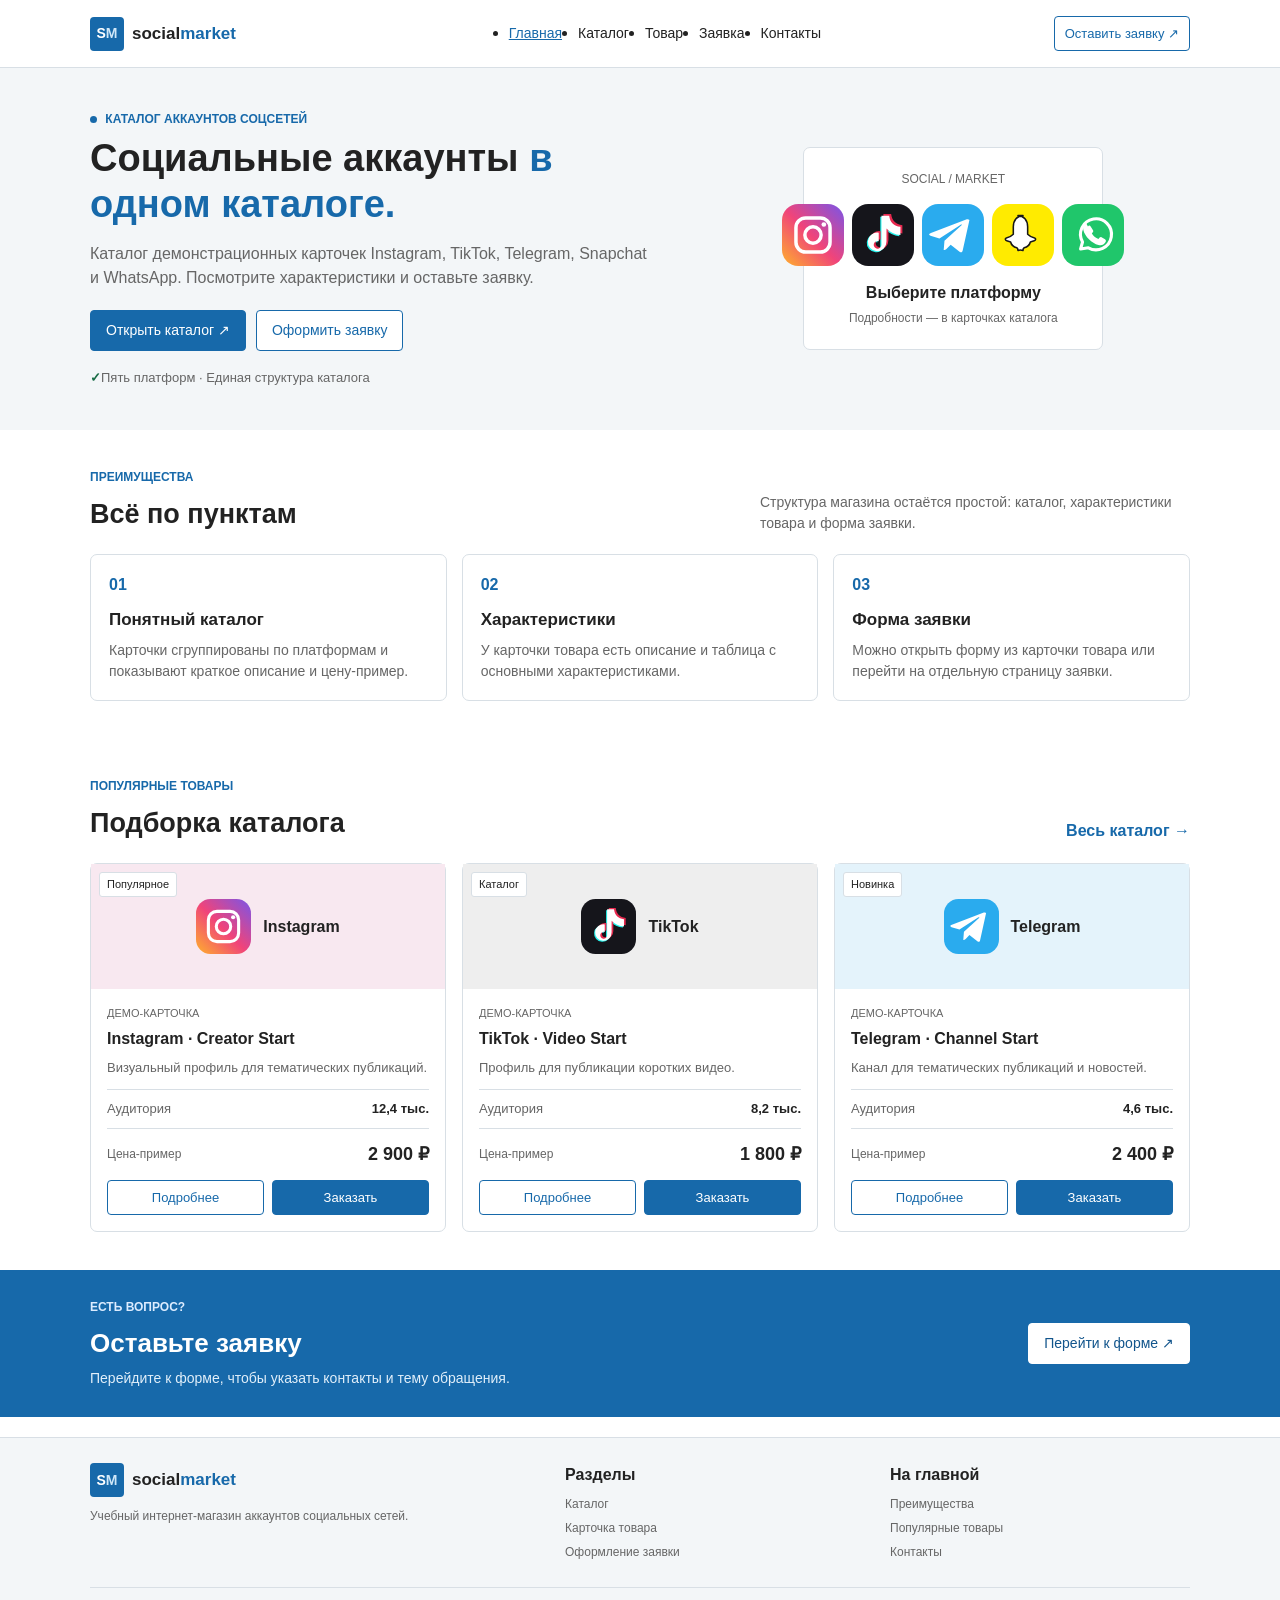
==== index.html @ cba3a488 "Add SocialMarket project" ====
<!DOCTYPE html>
<html lang="ru">
<head>
  <meta charset="UTF-8">
  <meta name="viewport" content="width=device-width, initial-scale=1.0">
  <meta name="description" content="Учебный интернет-магазин с демонстрационным каталогом аккаунтов Instagram, TikTok, Telegram, Snapchat и WhatsApp.">
  <title>Главная | SocialMarket</title>
  <link rel="stylesheet" href="css/style.css">
</head>
<body>
<header class="site-header">
  <div class="container site-header__inner">
    <a class="site-logo" href="index.html" aria-label="SocialMarket — главная страница">
      <span class="site-logo__mark" aria-hidden="true">S<span>M</span></span>
      <span class="site-logo__word">social<span>market</span></span>
    </a>
    <nav class="site-nav" aria-label="Основная навигация">
      <ul class="site-nav__list">
        <li><a class="site-nav__link site-nav__link--active" aria-current="page" href="index.html">Главная</a></li>
        <li><a class="site-nav__link " href="catalog.html">Каталог</a></li>
        <li><a class="site-nav__link " href="product.html">Товар</a></li>
        <li><a class="site-nav__link " href="order.html">Заявка</a></li>
        <li><a class="site-nav__link " href="contacts.html">Контакты</a></li>
      </ul>
    </nav>
    <a class="button button--small button--outline site-header__cta" href="order.html">Оставить заявку <span aria-hidden="true">↗</span></a>
  </div>
</header>
<main>
  <section class="hero">
    <div class="container hero__layout">
      <div class="hero__content">
        <p class="eyebrow"><span class="eyebrow__dot" aria-hidden="true"></span> КАТАЛОГ АККАУНТОВ СОЦСЕТЕЙ</p>
        <h1 class="hero__title">Социальные аккаунты <span>в одном каталоге.</span></h1>
        <p class="hero__text">Каталог демонстрационных карточек Instagram, TikTok, Telegram, Snapchat и WhatsApp. Посмотрите характеристики и оставьте заявку.</p>
        <div class="hero__actions">
          <a class="button button--primary" href="catalog.html">Открыть каталог <span aria-hidden="true">↗</span></a>
          <a class="button button--secondary" href="order.html">Оформить заявку</a>
        </div>
        <div class="hero__note"><span class="hero__note-icon" aria-hidden="true">✓</span><span>Пять платформ · Единая структура каталога</span></div>
      </div>
      <div class="hero-art" aria-label="Платформы из каталога">
        <div class="hero-art__orbit hero-art__orbit--one"></div>
        <div class="hero-art__orbit hero-art__orbit--two"></div>
        <div class="hero-art__card hero-art__card--main">
          <span class="hero-art__label">SOCIAL / MARKET</span>
          <div class="hero-art__icons">
            <img src="images/instagram.svg" alt="Instagram" width="62" height="62">
            <img src="images/tiktok.svg" alt="TikTok" width="62" height="62">
            <img src="images/telegram.svg" alt="Telegram" width="62" height="62">
            <img src="images/snapchat.svg" alt="Snapchat" width="62" height="62">
            <img src="images/whatsapp.svg" alt="WhatsApp" width="62" height="62">
          </div>
          <strong>Выберите платформу</strong>
          <span class="hero-art__small">Подробности — в карточках каталога</span>
        </div>
        <div class="hero-art__floating hero-art__floating--top"><span class="hero-art__floating-mark">05</span><span>платформ</span></div>
        <div class="hero-art__floating hero-art__floating--bottom"><span class="hero-art__floating-dot"></span><span>Каталог и заявка</span></div>
      </div>
    </div>
  </section>

  <section class="section section--white" id="advantages">
    <div class="container">
      <div class="section-heading section-heading--split">
        <div><p class="eyebrow">ПРЕИМУЩЕСТВА</p><h2 class="section-heading__title">Всё по пунктам</h2></div>
        <p class="section-heading__text">Структура магазина остаётся простой: каталог, характеристики товара и форма заявки.</p>
      </div>
      <div class="advantages-grid">
        <article class="advantage-card"><span class="advantage-card__number">01</span><h3>Понятный каталог</h3><p>Карточки сгруппированы по платформам и показывают краткое описание и цену-пример.</p></article>
        <article class="advantage-card"><span class="advantage-card__number">02</span><h3>Характеристики</h3><p>У карточки товара есть описание и таблица с основными характеристиками.</p></article>
        <article class="advantage-card"><span class="advantage-card__number">03</span><h3>Форма заявки</h3><p>Можно открыть форму из карточки товара или перейти на отдельную страницу заявки.</p></article>
      </div>
    </div>
  </section>

  <section class="section" id="popular">
    <div class="container">
      <div class="section-heading section-heading--split">
        <div><p class="eyebrow">ПОПУЛЯРНЫЕ ТОВАРЫ</p><h2 class="section-heading__title">Подборка каталога</h2></div>
        <a class="text-link" href="catalog.html">Весь каталог <span aria-hidden="true">→</span></a>
      </div>
      <div class="products-grid products-grid--home">
        <article class="product-card" id="instagram-creator" data-platform="instagram">
  <div class="product-card__visual product-card__visual--instagram">
    <span class="product-card__badge">Популярное</span>
    <img class="product-card__icon" src="images/instagram.svg" alt="Иконка Instagram" width="76" height="76">
    <span class="product-card__platform">Instagram</span>
  </div>
  <div class="product-card__body">
    <p class="product-card__eyebrow">ДЕМО-КАРТОЧКА</p>
    <h3 class="product-card__title">Instagram · Creator Start</h3>
    <p class="product-card__description">Визуальный профиль для тематических публикаций.</p>
    <div class="product-card__facts">
      <span>Аудитория</span><strong>12,4 тыс.</strong>
    </div>
    <div class="product-card__bottom">
      <div class="product-card__price"><span>Цена-пример</span><strong>2 900 ₽</strong></div>
      <div class="product-card__actions">
        <a class="button button--small button--outline" href="product.html?item=instagram-creator">Подробнее</a>
        <button class="button button--small button--primary" type="button" data-open-dialog data-product="Instagram · Creator Start">Заказать</button>
      </div>
    </div>
  </div>
</article>
<article class="product-card" id="tiktok-creator" data-platform="tiktok">
  <div class="product-card__visual product-card__visual--tiktok">
    <span class="product-card__badge product-card__badge--muted">Каталог</span>
    <img class="product-card__icon" src="images/tiktok.svg" alt="Иконка TikTok" width="76" height="76">
    <span class="product-card__platform">TikTok</span>
  </div>
  <div class="product-card__body">
    <p class="product-card__eyebrow">ДЕМО-КАРТОЧКА</p>
    <h3 class="product-card__title">TikTok · Video Start</h3>
    <p class="product-card__description">Профиль для публикации коротких видео.</p>
    <div class="product-card__facts">
      <span>Аудитория</span><strong>8,2 тыс.</strong>
    </div>
    <div class="product-card__bottom">
      <div class="product-card__price"><span>Цена-пример</span><strong>1 800 ₽</strong></div>
      <div class="product-card__actions">
        <a class="button button--small button--outline" href="product.html?item=tiktok-creator">Подробнее</a>
        <button class="button button--small button--primary" type="button" data-open-dialog data-product="TikTok · Video Start">Заказать</button>
      </div>
    </div>
  </div>
</article>
<article class="product-card" id="telegram-channel" data-platform="telegram">
  <div class="product-card__visual product-card__visual--telegram">
    <span class="product-card__badge">Новинка</span>
    <img class="product-card__icon" src="images/telegram.svg" alt="Иконка Telegram" width="76" height="76">
    <span class="product-card__platform">Telegram</span>
  </div>
  <div class="product-card__body">
    <p class="product-card__eyebrow">ДЕМО-КАРТОЧКА</p>
    <h3 class="product-card__title">Telegram · Channel Start</h3>
    <p class="product-card__description">Канал для тематических публикаций и новостей.</p>
    <div class="product-card__facts">
      <span>Аудитория</span><strong>4,6 тыс.</strong>
    </div>
    <div class="product-card__bottom">
      <div class="product-card__price"><span>Цена-пример</span><strong>2 400 ₽</strong></div>
      <div class="product-card__actions">
        <a class="button button--small button--outline" href="product.html?item=telegram-channel">Подробнее</a>
        <button class="button button--small button--primary" type="button" data-open-dialog data-product="Telegram · Channel Start">Заказать</button>
      </div>
    </div>
  </div>
</article>
      </div>
    </div>
  </section>

  <section class="contact-band" id="contacts">
    <div class="container contact-band__inner">
      <div><p class="eyebrow eyebrow--light">ЕСТЬ ВОПРОС?</p><h2>Оставьте заявку</h2><p>Перейдите к форме, чтобы указать контакты и тему обращения.</p></div>
      <a class="button button--light" href="order.html">Перейти к форме <span aria-hidden="true">↗</span></a>
    </div>
  </section>
</main>
<footer class="site-footer">
  <div class="container site-footer__main">
    <div class="site-footer__brand">
      <a class="site-logo site-logo--footer" href="index.html" aria-label="SocialMarket — главная страница">
        <span class="site-logo__mark" aria-hidden="true">S<span>M</span></span>
        <span class="site-logo__word">social<span>market</span></span>
      </a>
      <p>Учебный интернет-магазин аккаунтов социальных сетей.</p>
    </div>
    <div class="site-footer__links">
      <span class="site-footer__label">Разделы</span>
      <a href="catalog.html">Каталог</a>
      <a href="product.html">Карточка товара</a>
      <a href="order.html">Оформление заявки</a>
    </div>
    <div class="site-footer__links">
      <span class="site-footer__label">На главной</span>
      <a href="index.html#advantages">Преимущества</a>
      <a href="index.html#popular">Популярные товары</a>
      <a href="index.html#contacts">Контакты</a>
    </div>
  </div>
  <div class="container site-footer__bottom">
    <span>© 2026 SocialMarket · Учебный проект</span>
    <span>Карточки и цены представлены как примеры. Форма не отправляет данные на сервер.</span>
  </div>
</footer>
<dialog class="order-dialog" id="order-dialog" aria-labelledby="order-dialog-title">
  <div class="order-dialog__header">
    <div>
      <p class="eyebrow">БЫСТРАЯ ЗАЯВКА</p>
      <h2 class="order-dialog__title" id="order-dialog-title">Оставить заявку</h2>
    </div>
    <button class="icon-button" type="button" data-close-dialog aria-label="Закрыть окно">×</button>
  </div>
  <p class="order-dialog__description">Заполните форму — появится подтверждение в демонстрационном режиме.</p>
  <form class="contact-form" data-request-form action="#" method="post">
  <input type="hidden" name="product" value="" data-selected-product>
  <div class="form-grid">
    <div class="form-field">
      <label for="home-modal-name">Имя</label>
      <input class="form-control" id="home-modal-name" name="name" type="text" placeholder="Как к вам обращаться?" minlength="2" maxlength="60" autocomplete="name" required>
    </div>
    <div class="form-field">
      <label for="home-modal-email">E-mail</label>
      <input class="form-control" id="home-modal-email" name="email" type="email" placeholder="example@mail.ru" autocomplete="email" required>
    </div>
    <div class="form-field">
      <label for="home-modal-phone">Телефон</label>
      <input class="form-control" id="home-modal-phone" name="phone" type="tel" inputmode="tel" placeholder="+7 900 000-00-00" pattern="[+0-9() -]{7,20}" title="Введите номер: цифры, пробелы, скобки, дефис и знак +." autocomplete="tel" required>
    </div>
    <div class="form-field">
      <label for="home-modal-date">Дата связи</label>
      <input class="form-control" id="home-modal-date" name="date" type="date" required>
    </div>
    <div class="form-field form-field--wide">
      <label for="home-modal-topic">Тема заявки</label>
      <select class="form-control" id="home-modal-topic" name="topic" required>
        <option value="" selected disabled>Выберите тему</option>
        <option value="account">Вопрос по аккаунту</option>
        <option value="catalog">Вопрос по каталогу</option>
        <option value="other">Другая тема</option>
      </select>
    </div>
    <div class="form-field form-field--wide">
      <label for="home-modal-comment">Комментарий</label>
      <textarea class="form-control form-control--textarea" id="home-modal-comment" name="comment" placeholder="Уточните ваш вопрос" minlength="4" maxlength="500" rows="4" required></textarea>
    </div>
    <div class="form-field form-field--wide">
      <label class="checkbox-field" for="home-modal-consent">
        <input id="home-modal-consent" name="consent" type="checkbox" required>
        <span>Согласен(на) на обработку данных для учебной демонстрации.</span>
      </label>
    </div>
  </div>
  <button class="button button--primary form-submit" type="submit">Отправить заявку <span aria-hidden="true">↗</span></button>
  <p class="form-message" data-form-message role="status" aria-live="polite"></p>
</form>
</dialog>
<script src="js/main.js"></script>
</body>
</html>
---- css/style.css ----
/* 1. Переменные проекта */
:root {
  --color-primary: #1769aa;
  --color-primary-dark: #12558c;
  --color-primary-light: #eaf3fa;
  --color-text: #222222;
  --color-text-light: #666666;
  --color-background: #ffffff;
  --color-section: #f3f6f8;
  --color-border: #d8dfe5;
  --color-error: #b42335;
  --color-success: #176b45;
  --space-small: 8px;
  --space-medium: 16px;
  --space-large: 24px;
  --radius-small: 4px;
  --radius-medium: 7px;
  --container-width: 1100px;
}

/* 2. Базовые стили */
* {
  box-sizing: border-box;
}

html {
  scroll-behavior: smooth;
}

body {
  margin: 0;
  color: var(--color-text);
  background: var(--color-background);
  font-family: Arial, Helvetica, sans-serif;
  font-size: 16px;
  line-height: 1.5;
}

img {
  display: block;
  max-width: 100%;
}

button,
input,
select,
textarea {
  font: inherit;
}

button {
  cursor: pointer;
}

a {
  color: var(--color-primary);
  text-decoration: none;
}

a:hover {
  color: var(--color-primary-dark);
  text-decoration: underline;
}

h1,
h2,
h3,
p {
  margin-top: 0;
}

.container {
  width: min(var(--container-width), calc(100% - 40px));
  margin: 0 auto;
}

/* 3. Ссылки, кнопки и состояния */
a:focus-visible,
button:focus-visible,
input:focus-visible,
select:focus-visible,
textarea:focus-visible {
  outline: 2px solid var(--color-primary);
  outline-offset: 3px;
}

.button {
  display: inline-block;
  padding: 9px 15px;
  border: 1px solid var(--color-primary);
  border-radius: var(--radius-small);
  color: #ffffff;
  background: var(--color-primary);
  font-size: 14px;
  text-align: center;
}

.button:hover {
  color: #ffffff;
  background: var(--color-primary-dark);
  text-decoration: none;
}

.button--secondary,
.button--outline {
  color: var(--color-primary);
  background: #ffffff;
}

.button--secondary:hover,
.button--outline:hover {
  color: var(--color-primary-dark);
  background: var(--color-primary-light);
}

.button--small {
  padding: 7px 10px;
  font-size: 13px;
}

.button--light {
  color: var(--color-primary-dark);
  background: #ffffff;
  border-color: #ffffff;
}

.button--light:hover {
  color: var(--color-primary-dark);
  background: var(--color-primary-light);
}

.button:disabled {
  color: #777777;
  background: #eeeeee;
  border-color: #cccccc;
  cursor: not-allowed;
}

.text-link {
  font-weight: 600;
}

.eyebrow {
  margin-bottom: 8px;
  color: var(--color-primary);
  font-size: 12px;
  font-weight: 700;
}

.eyebrow__dot {
  display: inline-block;
  width: 7px;
  height: 7px;
  margin-right: 5px;
  border-radius: 50%;
  background: var(--color-primary);
}

.eyebrow--light {
  color: #dcecff;
}

/* 4. Шапка и навигация. Flexbox используется для меню. */
.site-header {
  background: #ffffff;
  border-bottom: 1px solid var(--color-border);
}

.site-header__inner {
  display: flex;
  min-height: 66px;
  align-items: center;
  justify-content: space-between;
  gap: 20px;
}

.site-logo {
  display: inline-flex;
  align-items: center;
  gap: 8px;
  color: var(--color-text);
  font-weight: 700;
}

.site-logo:hover {
  color: var(--color-text);
  text-decoration: none;
}

.site-logo__mark {
  display: inline-flex;
  width: 34px;
  height: 34px;
  align-items: center;
  justify-content: center;
  border-radius: var(--radius-small);
  color: #ffffff;
  background: var(--color-primary);
  font-size: 14px;
}

.site-logo__mark span {
  color: #cfe7f8;
}

.site-logo__word {
  font-size: 17px;
}

.site-logo__word span {
  color: var(--color-primary);
}

.site-nav__list {
  display: flex;
  align-items: center;
  gap: 16px;
}

.site-nav__link {
  display: inline-block;
  padding: 7px 0;
  color: var(--color-text);
  font-size: 14px;
}

.site-nav__link:hover,
.site-nav__link--active {
  color: var(--color-primary);
  text-decoration: underline;
}

/* 5. Главная страница */
.hero {
  padding: 42px 0;
  background: var(--color-section);
}

.hero__layout {
  display: grid;
  grid-template-columns: 1fr 0.8fr;
  align-items: center;
  gap: 35px;
}

.hero__title {
  max-width: 600px;
  margin-bottom: 15px;
  font-size: 38px;
  line-height: 1.2;
}

.hero__title span {
  color: var(--color-primary);
}

.hero__text {
  max-width: 560px;
  margin-bottom: 20px;
  color: var(--color-text-light);
}

.hero__actions {
  display: flex;
  align-items: center;
  gap: 10px;
}

.hero__note {
  margin-top: 17px;
  color: var(--color-text-light);
  font-size: 13px;
}

.hero__note-icon {
  color: var(--color-success);
  font-weight: 700;
}

.hero-art {
  display: flex;
  min-height: 220px;
  align-items: center;
  justify-content: center;
}

.hero-art__orbit,
.hero-art__floating {
  display: none;
}

.hero-art__card {
  width: 300px;
  padding: 22px;
  border: 1px solid var(--color-border);
  border-radius: var(--radius-medium);
  background: #ffffff;
  text-align: center;
}

.hero-art__label {
  display: block;
  margin-bottom: 16px;
  color: var(--color-text-light);
  font-size: 12px;
}

.hero-art__icons {
  display: flex;
  justify-content: center;
  gap: 8px;
  margin-bottom: 15px;
}

.preview-icon {
  display: inline-flex;
  width: 40px;
  height: 40px;
  align-items: center;
  justify-content: center;
  border-radius: 5px;
  color: #ffffff;
  font-size: 22px;
}

.preview-icon--insta { background: #c34a82; }
.preview-icon--tiktok { background: #252525; }
.preview-icon--telegram { background: #2aabee; }
.preview-icon--snap { background: #e6d400; color: #222222; }
.preview-icon--whats { background: #20a75a; }

.hero-art__card strong,
.hero-art__small {
  display: block;
}

.hero-art__small {
  margin-top: 4px;
  color: var(--color-text-light);
  font-size: 12px;
}

.section {
  padding: 38px 0;
}

.section--white {
  background: #ffffff;
}

.section-heading {
  margin-bottom: 20px;
}

.section-heading--split {
  display: flex;
  align-items: end;
  justify-content: space-between;
  gap: 20px;
}

.section-heading__title {
  margin-bottom: 0;
  font-size: 27px;
}

.section-heading__text {
  max-width: 430px;
  margin-bottom: 0;
  color: var(--color-text-light);
  font-size: 14px;
}

.advantages-grid {
  display: grid;
  grid-template-columns: repeat(3, 1fr);
  gap: 15px;
}

.advantage-card {
  padding: 18px;
  border: 1px solid var(--color-border);
  border-radius: var(--radius-medium);
  background: #ffffff;
}

.advantage-card__number {
  display: inline-block;
  margin-bottom: 10px;
  color: var(--color-primary);
  font-weight: 700;
}

.advantage-card h3 {
  margin-bottom: 7px;
  font-size: 17px;
}

.advantage-card p {
  margin-bottom: 0;
  color: var(--color-text-light);
  font-size: 14px;
}

/* 6. Карточки товаров. Grid размещает карточки, Flexbox — содержимое. */
.products-grid {
  display: grid;
  grid-template-columns: repeat(3, 1fr);
  gap: 16px;
}

.product-card {
  position: relative;
  display: flex;
  flex-direction: column;
  border: 1px solid var(--color-border);
  border-radius: var(--radius-medium);
  background: #ffffff;
}

.product-card__visual {
  position: relative;
  display: flex;
  min-height: 125px;
  align-items: center;
  justify-content: center;
  gap: 12px;
  padding: 18px;
  background: #eef3f7;
}

.product-card__visual--instagram { background: #f8e8f0; }
.product-card__visual--tiktok { background: #eeeeee; }
.product-card__visual--telegram { background: #e4f3fb; }
.product-card__visual--snapchat { background: #fff9c7; }
.product-card__visual--whatsapp { background: #e5f6eb; }

.product-card__icon {
  width: 55px;
  height: 55px;
}

.product-card__platform {
  font-weight: 700;
}

.product-card__badge {
  position: absolute;
  top: 8px;
  left: 8px;
  padding: 3px 7px;
  border: 1px solid var(--color-border);
  border-radius: 3px;
  background: #ffffff;
  font-size: 11px;
}

.product-card__body {
  display: flex;
  flex: 1;
  flex-direction: column;
  padding: 16px;
}

.product-card__eyebrow {
  margin-bottom: 5px;
  color: var(--color-text-light);
  font-size: 11px;
}

.product-card__title {
  margin-bottom: 7px;
  font-size: 16px;
}

.product-card__description {
  margin-bottom: 12px;
  color: var(--color-text-light);
  font-size: 13px;
}

.product-card__facts {
  display: flex;
  justify-content: space-between;
  gap: 10px;
  padding: 9px 0;
  border-top: 1px solid var(--color-border);
  border-bottom: 1px solid var(--color-border);
  font-size: 13px;
}

.product-card__facts span {
  color: var(--color-text-light);
}

.product-card__bottom {
  margin-top: auto;
  padding-top: 12px;
}

.product-card__price {
  display: flex;
  align-items: center;
  justify-content: space-between;
  margin-bottom: 12px;
}

.product-card__price span {
  color: var(--color-text-light);
  font-size: 12px;
}

.product-card__price strong {
  font-size: 18px;
}

.product-card__actions {
  display: flex;
  gap: 8px;
}

.product-card__actions .button {
  flex: 1;
}

.contact-band {
  padding: 28px 0;
  color: #ffffff;
  background: var(--color-primary);
}

.contact-band__inner {
  display: flex;
  align-items: center;
  justify-content: space-between;
  gap: 20px;
}

.contact-band h2 {
  margin-bottom: 5px;
  color: #ffffff;
  font-size: 26px;
}

.contact-band p:not(.eyebrow) {
  margin-bottom: 0;
  color: #e1effa;
  font-size: 14px;
}

/* 7. Внутренние страницы и хлебные крошки */
.page-intro {
  padding: 25px 0;
  background: var(--color-section);
  border-bottom: 1px solid var(--color-border);
}

.page-intro--compact {
  padding-bottom: 25px;
}

.breadcrumbs {
  display: flex;
  gap: 8px;
  margin-bottom: 15px;
  color: var(--color-text-light);
  font-size: 12px;
}

.breadcrumbs a {
  color: var(--color-primary);
}

.breadcrumbs [aria-current="page"] {
  color: var(--color-text);
}

.page-intro__title {
  margin-bottom: 8px;
  font-size: 31px;
}

.page-intro__text {
  max-width: 680px;
  margin-bottom: 0;
  color: var(--color-text-light);
  font-size: 14px;
}

.section--catalog,
.section--product,
.section--order,
.section--contacts {
  padding-top: 32px;
}

/* 8. Каталог: боковой блок и список товаров через Grid */
.catalog-layout {
  display: grid;
  grid-template-columns: 220px 1fr;
  grid-template-areas: "filters products";
  align-items: start;
  gap: 22px;
}

.catalog-filters {
  grid-area: filters;
  padding: 16px;
  border: 1px solid var(--color-border);
  border-radius: var(--radius-medium);
  background: #ffffff;
}

.catalog-filters__header {
  display: flex;
  align-items: center;
  gap: 8px;
  margin-bottom: 15px;
}

.catalog-filters__header h2 {
  margin-bottom: 0;
  font-size: 17px;
}

.catalog-filters__icon {
  color: var(--color-primary);
}

.catalog-filters__group {
  padding-bottom: 13px;
  margin-bottom: 13px;
  border-bottom: 1px solid var(--color-border);
}

.catalog-filters__group h3 {
  margin-bottom: 8px;
  font-size: 14px;
}

.category-list {
  display: flex;
  flex-direction: column;
  gap: 5px;
}

.category-list a {
  display: flex;
  align-items: center;
  gap: 7px;
  color: var(--color-text);
  font-size: 13px;
}

.category-list a span:last-child {
  margin-left: auto;
  color: var(--color-text-light);
  font-size: 12px;
}

.category-list__dot {
  width: 8px;
  height: 8px;
  border-radius: 50%;
}

.category-list__dot--instagram { background: #c34a82; }
.category-list__dot--tiktok { background: #252525; }
.category-list__dot--telegram { background: #2aabee; }
.category-list__dot--snapchat { background: #e6d400; }
.category-list__dot--whatsapp { background: #20a75a; }

.catalog-filters__group--price p,
.catalog-filters__note p {
  margin-bottom: 6px;
  color: var(--color-text-light);
  font-size: 12px;
}

.price-range {
  height: 5px;
  background: #e3e7ea;
}

.price-range span {
  display: block;
  width: 100%;
  height: 5px;
  background: var(--color-primary);
}

.price-range__labels {
  display: flex;
  justify-content: space-between;
  margin-top: 5px;
  color: var(--color-text-light);
  font-size: 11px;
}

.catalog-filters__note {
  font-size: 12px;
}

.catalog-products {
  grid-area: products;
}

.catalog-products__header {
  display: flex;
  align-items: end;
  justify-content: space-between;
  margin-bottom: 17px;
}

.catalog-products__header h2 {
  margin-bottom: 0;
  font-size: 23px;
}

.catalog-products__count {
  color: var(--color-text-light);
  font-size: 13px;
}

.products-grid--catalog {
  grid-template-columns: repeat(2, 1fr);
}

/* 9. Страница товара и таблица */
.product-detail {
  display: grid;
  grid-template-columns: 0.8fr 1.2fr;
  border: 1px solid var(--color-border);
  border-radius: var(--radius-medium);
  background: #ffffff;
}

.product-detail__visual {
  display: flex;
  min-height: 300px;
  flex-direction: column;
  align-items: center;
  justify-content: center;
  gap: 12px;
  background: #eef3f7;
}

.product-detail__visual img {
  width: 130px;
  height: 130px;
}

.product-detail__label,
.product-detail__visual-caption {
  color: var(--color-text-light);
  font-size: 12px;
}

.product-detail__platform {
  font-weight: 700;
}

.product-detail__content {
  padding: 25px;
}

.breadcrumbs--inside {
  margin-bottom: 17px;
}

.product-detail__title {
  margin-bottom: 10px;
  font-size: 25px;
}

.product-detail__description {
  color: var(--color-text-light);
  font-size: 14px;
}

.product-detail__quickfacts {
  display: grid;
  grid-template-columns: repeat(2, 1fr);
  gap: 12px;
  margin: 18px 0;
}

.product-detail__quickfacts div {
  padding: 12px;
  background: var(--color-section);
}

.product-detail__quickfacts span,
.product-detail__purchase span {
  display: block;
  margin-bottom: 4px;
  color: var(--color-text-light);
  font-size: 12px;
}

.product-detail__purchase {
  display: flex;
  align-items: center;
  justify-content: space-between;
  gap: 15px;
  padding-top: 15px;
  border-top: 1px solid var(--color-border);
}

.product-detail__purchase strong {
  font-size: 23px;
}

.specifications {
  margin-top: 35px;
}

.specifications__aside {
  color: var(--color-text-light);
  font-size: 12px;
}

.table-wrap {
  border: 1px solid var(--color-border);
}

.specifications-table {
  width: 100%;
  border-collapse: collapse;
  text-align: left;
}

.specifications-table caption {
  padding: 12px;
  background: var(--color-section);
  text-align: left;
}

.specifications-table th,
.specifications-table td {
  padding: 11px 14px;
  border-bottom: 1px solid var(--color-border);
  font-size: 14px;
}

.specifications-table thead {
  background: var(--color-section);
}

.specifications-table tbody th {
  width: 38%;
  font-weight: 600;
}

.specifications__actions {
  display: flex;
  justify-content: space-between;
  gap: 15px;
  margin-top: 15px;
}

/* 10. Форма заявки */
.order-layout {
  display: grid;
  grid-template-columns: 0.75fr 1.25fr;
  align-items: start;
  gap: 20px;
}

.order-aside {
  padding: 22px;
  color: #ffffff;
  background: var(--color-primary);
  border-radius: var(--radius-medium);
}

.order-aside__icon {
  display: block;
  margin-bottom: 10px;
  font-size: 23px;
}

.order-aside h2 {
  margin-bottom: 10px;
  color: #ffffff;
  font-size: 23px;
}

.order-aside p:not(.eyebrow) {
  color: #e3eef7;
  font-size: 14px;
}

.order-aside__link {
  color: #ffffff;
  font-size: 13px;
}

.order-form-card {
  padding: 22px;
  border: 1px solid var(--color-border);
  border-radius: var(--radius-medium);
  background: #ffffff;
}

.order-form-card__heading {
  display: flex;
  justify-content: space-between;
  align-items: baseline;
  gap: 12px;
  margin-bottom: 18px;
}

.order-form-card__heading h2 {
  margin-bottom: 0;
  font-size: 21px;
}

.required-note {
  color: var(--color-text-light);
  font-size: 12px;
}

.form-grid {
  display: grid;
  grid-template-columns: repeat(2, 1fr);
  gap: 14px;
}

.form-field--wide {
  grid-column: 1 / -1;
}

.form-field label:not(.checkbox-field) {
  display: block;
  margin-bottom: 5px;
  font-size: 13px;
  font-weight: 600;
}

.form-control {
  display: block;
  width: 100%;
  min-height: 38px;
  padding: 8px 10px;
  border: 1px solid #cbd3da;
  border-radius: var(--radius-small);
  color: var(--color-text);
  background: #ffffff;
}

.form-control:hover {
  border-color: var(--color-primary);
}

.form-control:focus {
  border-color: var(--color-primary);
}

.form-control[aria-invalid="true"] {
  border-color: var(--color-error);
  background: #fff7f7;
}

.form-control--textarea {
  min-height: 90px;
  resize: vertical;
}

.checkbox-field {
  display: flex;
  align-items: flex-start;
  gap: 8px;
  font-size: 13px;
}

.checkbox-field input {
  margin-top: 4px;
}

.checkbox-field input[aria-invalid="true"] {
  outline: 1px solid var(--color-error);
}

.form-submit {
  margin-top: 16px;
}

.form-message {
  display: none;
  margin-top: 12px;
  padding: 10px;
  color: var(--color-success);
  background: #eaf7ef;
  border: 1px solid #b8dec7;
}

.form-message.is-visible {
  display: block;
}

/* 11. Контакты */
.contacts-layout {
  display: grid;
  grid-template-columns: 1fr 1fr;
  gap: 20px;
}

.contacts-card {
  padding: 22px;
  border: 1px solid var(--color-border);
  border-radius: var(--radius-medium);
  background: #ffffff;
}

.contacts-card--primary {
  background: var(--color-section);
}

.contacts-card__icon {
  margin-bottom: 10px;
  color: var(--color-primary);
  font-size: 24px;
}

.contacts-card h2 {
  margin-bottom: 9px;
  font-size: 23px;
}

.contacts-card p:not(.eyebrow) {
  color: var(--color-text-light);
  font-size: 14px;
}

.contacts-info__item {
  display: flex;
  gap: 12px;
  padding: 14px 0;
  border-bottom: 1px solid var(--color-border);
}

.contacts-info__item:last-child {
  border-bottom: 0;
}

.contacts-info__number {
  color: var(--color-primary);
  font-weight: 700;
}

.contacts-info h3 {
  margin-bottom: 5px;
  font-size: 16px;
}

.contacts-info p {
  margin-bottom: 6px;
  color: var(--color-text-light);
  font-size: 13px;
}

/* 12. Подвал сайта */
.site-footer {
  margin-top: 20px;
  border-top: 1px solid var(--color-border);
  background: var(--color-section);
}

.site-footer__main {
  display: grid;
  grid-template-columns: 1.5fr 1fr 1fr;
  gap: 25px;
  padding-top: 25px;
  padding-bottom: 20px;
}

.site-logo--footer {
  margin-bottom: 10px;
}

.site-footer__brand p,
.site-footer__links a,
.site-footer__bottom {
  color: var(--color-text-light);
  font-size: 12px;
}

.site-footer__label {
  display: block;
  margin-bottom: 8px;
  font-weight: 700;
}

.site-footer__links a {
  display: block;
  margin-bottom: 6px;
}

.site-footer__bottom {
  display: flex;
  justify-content: space-between;
  gap: 15px;
  padding-top: 12px;
  padding-bottom: 12px;
  border-top: 1px solid var(--color-border);
}

/* 13. Модальное окно */
.order-dialog {
  width: 620px;
  max-width: calc(100% - 30px);
  max-height: 90vh;
  overflow: auto;
  padding: 22px;
  border: 1px solid var(--color-border);
  border-radius: var(--radius-medium);
  background: #ffffff;
}

.order-dialog::backdrop {
  background: rgba(0, 0, 0, 0.45);
}

.order-dialog__header {
  display: flex;
  align-items: flex-start;
  justify-content: space-between;
  gap: 15px;
}

.order-dialog__title {
  margin-bottom: 0;
  font-size: 24px;
}

.order-dialog__description {
  margin: 10px 0 18px;
  color: var(--color-text-light);
  font-size: 14px;
}

.icon-button {
  width: 34px;
  height: 34px;
  border: 1px solid var(--color-border);
  border-radius: var(--radius-small);
  background: #ffffff;
  font-size: 20px;
}

.icon-button:hover {
  background: var(--color-section);
}
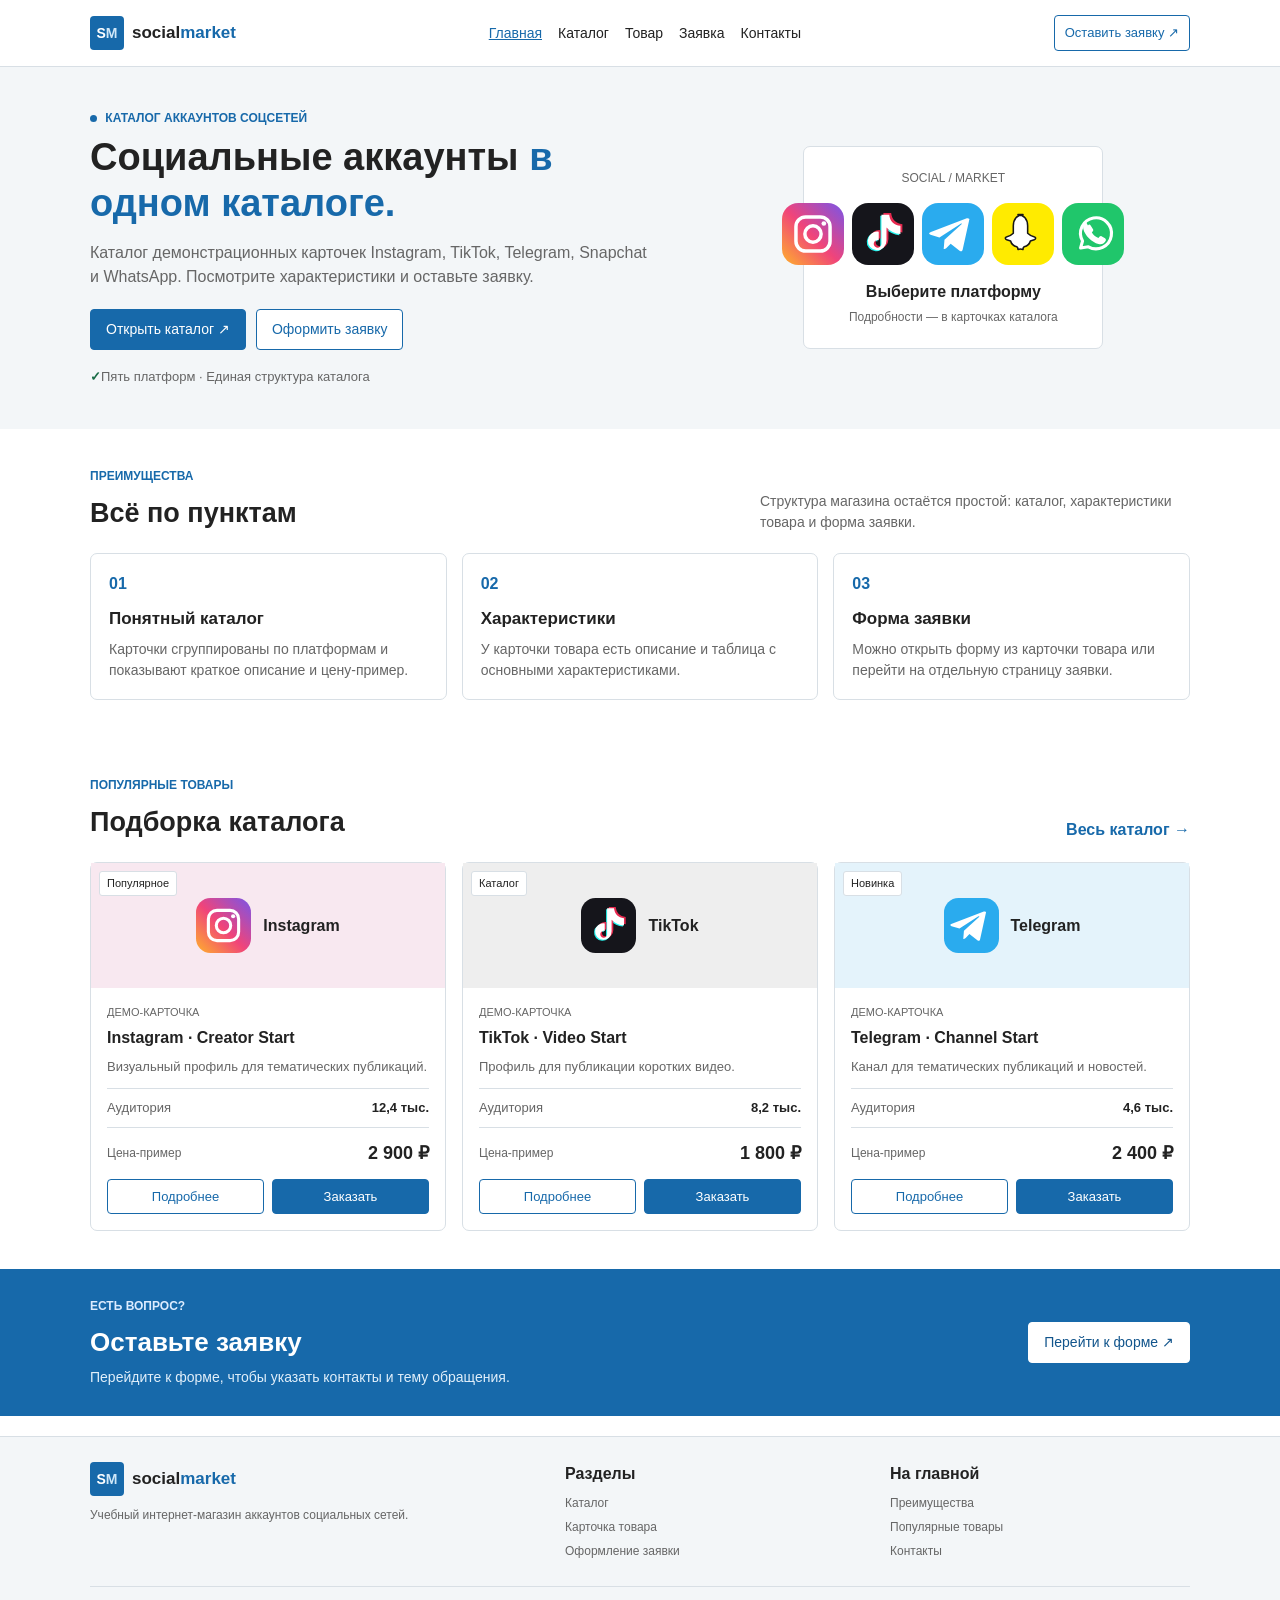
==== commit f582dabe: "refactor: apply BEM and finalize project" ====
--- a/index.html
+++ b/index.html
@@ -11,16 +11,16 @@
 <header class="site-header">
   <div class="container site-header__inner">
     <a class="site-logo" href="index.html" aria-label="SocialMarket — главная страница">
-      <span class="site-logo__mark" aria-hidden="true">S<span>M</span></span>
-      <span class="site-logo__word">social<span>market</span></span>
+      <span class="site-logo__mark" aria-hidden="true">S<span class="site-logo__mark-accent">M</span></span>
+      <span class="site-logo__word">social<span class="site-logo__word-accent">market</span></span>
     </a>
     <nav class="site-nav" aria-label="Основная навигация">
       <ul class="site-nav__list">
-        <li><a class="site-nav__link site-nav__link--active" aria-current="page" href="index.html">Главная</a></li>
-        <li><a class="site-nav__link " href="catalog.html">Каталог</a></li>
-        <li><a class="site-nav__link " href="product.html">Товар</a></li>
-        <li><a class="site-nav__link " href="order.html">Заявка</a></li>
-        <li><a class="site-nav__link " href="contacts.html">Контакты</a></li>
+        <li class="site-nav__item"><a class="site-nav__link site-nav__link--active" aria-current="page" href="index.html">Главная</a></li>
+        <li class="site-nav__item"><a class="site-nav__link " href="catalog.html">Каталог</a></li>
+        <li class="site-nav__item"><a class="site-nav__link " href="product.html">Товар</a></li>
+        <li class="site-nav__item"><a class="site-nav__link " href="order.html">Заявка</a></li>
+        <li class="site-nav__item"><a class="site-nav__link " href="contacts.html">Контакты</a></li>
       </ul>
     </nav>
     <a class="button button--small button--outline site-header__cta" href="order.html">Оставить заявку <span aria-hidden="true">↗</span></a>
@@ -31,7 +31,7 @@
     <div class="container hero__layout">
       <div class="hero__content">
         <p class="eyebrow"><span class="eyebrow__dot" aria-hidden="true"></span> КАТАЛОГ АККАУНТОВ СОЦСЕТЕЙ</p>
-        <h1 class="hero__title">Социальные аккаунты <span>в одном каталоге.</span></h1>
+        <h1 class="hero__title">Социальные аккаунты <span class="hero__title-accent">в одном каталоге.</span></h1>
         <p class="hero__text">Каталог демонстрационных карточек Instagram, TikTok, Telegram, Snapchat и WhatsApp. Посмотрите характеристики и оставьте заявку.</p>
         <div class="hero__actions">
           <a class="button button--primary" href="catalog.html">Открыть каталог <span aria-hidden="true">↗</span></a>
@@ -162,8 +162,8 @@
   <div class="container site-footer__main">
     <div class="site-footer__brand">
       <a class="site-logo site-logo--footer" href="index.html" aria-label="SocialMarket — главная страница">
-        <span class="site-logo__mark" aria-hidden="true">S<span>M</span></span>
-        <span class="site-logo__word">social<span>market</span></span>
+        <span class="site-logo__mark" aria-hidden="true">S<span class="site-logo__mark-accent">M</span></span>
+        <span class="site-logo__word">social<span class="site-logo__word-accent">market</span></span>
       </a>
       <p>Учебный интернет-магазин аккаунтов социальных сетей.</p>
     </div>
@@ -194,47 +194,47 @@
     <button class="icon-button" type="button" data-close-dialog aria-label="Закрыть окно">×</button>
   </div>
   <p class="order-dialog__description">Заполните форму — появится подтверждение в демонстрационном режиме.</p>
-  <form class="contact-form" data-request-form action="#" method="post">
+  <form class="order-form" data-request-form action="#" method="post">
   <input type="hidden" name="product" value="" data-selected-product>
-  <div class="form-grid">
-    <div class="form-field">
-      <label for="home-modal-name">Имя</label>
-      <input class="form-control" id="home-modal-name" name="name" type="text" placeholder="Как к вам обращаться?" minlength="2" maxlength="60" autocomplete="name" required>
-    </div>
-    <div class="form-field">
-      <label for="home-modal-email">E-mail</label>
-      <input class="form-control" id="home-modal-email" name="email" type="email" placeholder="example@mail.ru" autocomplete="email" required>
-    </div>
-    <div class="form-field">
-      <label for="home-modal-phone">Телефон</label>
-      <input class="form-control" id="home-modal-phone" name="phone" type="tel" inputmode="tel" placeholder="+7 900 000-00-00" pattern="[+0-9() -]{7,20}" title="Введите номер: цифры, пробелы, скобки, дефис и знак +." autocomplete="tel" required>
-    </div>
-    <div class="form-field">
-      <label for="home-modal-date">Дата связи</label>
-      <input class="form-control" id="home-modal-date" name="date" type="date" required>
-    </div>
-    <div class="form-field form-field--wide">
-      <label for="home-modal-topic">Тема заявки</label>
-      <select class="form-control" id="home-modal-topic" name="topic" required>
+  <div class="order-form__grid">
+    <div class="order-form__field">
+      <label class="order-form__label" for="home-modal-name">Имя</label>
+      <input class="order-form__input" id="home-modal-name" name="name" type="text" placeholder="Как к вам обращаться?" minlength="2" maxlength="60" autocomplete="name" required>
+    </div>
+    <div class="order-form__field">
+      <label class="order-form__label" for="home-modal-email">E-mail</label>
+      <input class="order-form__input" id="home-modal-email" name="email" type="email" placeholder="example@mail.ru" autocomplete="email" required>
+    </div>
+    <div class="order-form__field">
+      <label class="order-form__label" for="home-modal-phone">Телефон</label>
+      <input class="order-form__input" id="home-modal-phone" name="phone" type="tel" inputmode="tel" placeholder="+7 900 000-00-00" pattern="[+0-9() -]{7,20}" title="Введите номер: цифры, пробелы, скобки, дефис и знак +." autocomplete="tel" required>
+    </div>
+    <div class="order-form__field">
+      <label class="order-form__label" for="home-modal-date">Дата связи</label>
+      <input class="order-form__input" id="home-modal-date" name="date" type="date" required>
+    </div>
+    <div class="order-form__field order-form__field--wide">
+      <label class="order-form__label" for="home-modal-topic">Тема заявки</label>
+      <select class="order-form__select" id="home-modal-topic" name="topic" required>
         <option value="" selected disabled>Выберите тему</option>
         <option value="account">Вопрос по аккаунту</option>
         <option value="catalog">Вопрос по каталогу</option>
         <option value="other">Другая тема</option>
       </select>
     </div>
-    <div class="form-field form-field--wide">
-      <label for="home-modal-comment">Комментарий</label>
-      <textarea class="form-control form-control--textarea" id="home-modal-comment" name="comment" placeholder="Уточните ваш вопрос" minlength="4" maxlength="500" rows="4" required></textarea>
-    </div>
-    <div class="form-field form-field--wide">
-      <label class="checkbox-field" for="home-modal-consent">
+    <div class="order-form__field order-form__field--wide">
+      <label class="order-form__label" for="home-modal-comment">Комментарий</label>
+      <textarea class="order-form__textarea" id="home-modal-comment" name="comment" placeholder="Уточните ваш вопрос" minlength="4" maxlength="500" rows="4" required></textarea>
+    </div>
+    <div class="order-form__field order-form__field--wide">
+      <label class="order-form__checkbox" for="home-modal-consent">
         <input id="home-modal-consent" name="consent" type="checkbox" required>
         <span>Согласен(на) на обработку данных для учебной демонстрации.</span>
       </label>
     </div>
   </div>
-  <button class="button button--primary form-submit" type="submit">Отправить заявку <span aria-hidden="true">↗</span></button>
-  <p class="form-message" data-form-message role="status" aria-live="polite"></p>
+  <button class="button button--primary order-form__submit" type="submit">Отправить заявку <span aria-hidden="true">↗</span></button>
+  <p class="order-form__message" data-form-message role="status" aria-live="polite"></p>
 </form>
 </dialog>
 <script src="js/main.js"></script>
--- a/css/style.css
+++ b/css/style.css
@@ -199,7 +199,7 @@
   font-size: 14px;
 }
 
-.site-logo__mark span {
+.site-logo__mark-accent {
   color: #cfe7f8;
 }
 
@@ -207,14 +207,21 @@
   font-size: 17px;
 }
 
-.site-logo__word span {
+.site-logo__word-accent {
   color: var(--color-primary);
 }
 
 .site-nav__list {
   display: flex;
+  margin: 0;
+  padding: 0;
+  list-style: none;
   align-items: center;
   gap: 16px;
+}
+
+.site-nav__item {
+  margin: 0;
 }
 
 .site-nav__link {
@@ -250,7 +257,7 @@
   line-height: 1.2;
 }
 
-.hero__title span {
+.hero__title-accent {
   color: var(--color-primary);
 }
 
@@ -567,12 +574,16 @@
   font-size: 12px;
 }
 
-.breadcrumbs a {
+.breadcrumbs__link {
   color: var(--color-primary);
 }
 
-.breadcrumbs [aria-current="page"] {
+.breadcrumbs__current {
   color: var(--color-text);
+}
+
+.breadcrumbs__separator {
+  color: var(--color-text-light);
 }
 
 .page-intro__title {
@@ -604,6 +615,9 @@
 }
 
 .catalog-filters {
+  position: sticky;
+  top: 16px;
+  z-index: 5;
   grid-area: filters;
   padding: 16px;
   border: 1px solid var(--color-border);
@@ -618,7 +632,7 @@
   margin-bottom: 15px;
 }
 
-.catalog-filters__header h2 {
+.catalog-filters__title {
   margin-bottom: 0;
   font-size: 17px;
 }
@@ -633,7 +647,7 @@
   border-bottom: 1px solid var(--color-border);
 }
 
-.catalog-filters__group h3 {
+.catalog-filters__group-title {
   margin-bottom: 8px;
   font-size: 14px;
 }
@@ -644,7 +658,7 @@
   gap: 5px;
 }
 
-.category-list a {
+.category-list__link {
   display: flex;
   align-items: center;
   gap: 7px;
@@ -652,7 +666,7 @@
   font-size: 13px;
 }
 
-.category-list a span:last-child {
+.category-list__count {
   margin-left: auto;
   color: var(--color-text-light);
   font-size: 12px;
@@ -712,7 +726,7 @@
   margin-bottom: 17px;
 }
 
-.catalog-products__header h2 {
+.catalog-products__title {
   margin-bottom: 0;
   font-size: 23px;
 }
@@ -745,7 +759,7 @@
   background: #eef3f7;
 }
 
-.product-detail__visual img {
+.product-detail__image {
   width: 130px;
   height: 130px;
 }
@@ -785,7 +799,7 @@
   margin: 18px 0;
 }
 
-.product-detail__quickfacts div {
+.product-detail__fact {
   padding: 12px;
   background: var(--color-section);
 }
@@ -860,6 +874,10 @@
 }
 
 /* 10. Форма заявки */
+.order-form {
+  width: 100%;
+}
+
 .order-layout {
   display: grid;
   grid-template-columns: 0.75fr 1.25fr;
@@ -880,13 +898,13 @@
   font-size: 23px;
 }
 
-.order-aside h2 {
+.order-aside__title {
   margin-bottom: 10px;
   color: #ffffff;
   font-size: 23px;
 }
 
-.order-aside p:not(.eyebrow) {
+.order-aside__text {
   color: #e3eef7;
   font-size: 14px;
 }
@@ -911,7 +929,7 @@
   margin-bottom: 18px;
 }
 
-.order-form-card__heading h2 {
+.order-form-card__title {
   margin-bottom: 0;
   font-size: 21px;
 }
@@ -921,24 +939,30 @@
   font-size: 12px;
 }
 
-.form-grid {
+.order-form__field {
+  min-width: 0;
+}
+
+.order-form__grid {
   display: grid;
   grid-template-columns: repeat(2, 1fr);
   gap: 14px;
 }
 
-.form-field--wide {
+.order-form__field--wide {
   grid-column: 1 / -1;
 }
 
-.form-field label:not(.checkbox-field) {
+.order-form__label {
   display: block;
   margin-bottom: 5px;
   font-size: 13px;
   font-weight: 600;
 }
 
-.form-control {
+.order-form__input,
+.order-form__select,
+.order-form__textarea {
   display: block;
   width: 100%;
   min-height: 38px;
@@ -949,44 +973,50 @@
   background: #ffffff;
 }
 
-.form-control:hover {
+.order-form__input:hover,
+.order-form__select:hover,
+.order-form__textarea:hover {
   border-color: var(--color-primary);
 }
 
-.form-control:focus {
+.order-form__input:focus-visible,
+.order-form__select:focus-visible,
+.order-form__textarea:focus-visible {
   border-color: var(--color-primary);
 }
 
-.form-control[aria-invalid="true"] {
+.order-form__input[aria-invalid="true"],
+.order-form__select[aria-invalid="true"],
+.order-form__textarea[aria-invalid="true"] {
   border-color: var(--color-error);
   background: #fff7f7;
 }
 
-.form-control--textarea {
+.order-form__textarea {
   min-height: 90px;
   resize: vertical;
 }
 
-.checkbox-field {
+.order-form__checkbox {
   display: flex;
   align-items: flex-start;
   gap: 8px;
   font-size: 13px;
 }
 
-.checkbox-field input {
+.order-form__checkbox input {
   margin-top: 4px;
 }
 
-.checkbox-field input[aria-invalid="true"] {
+.order-form__checkbox input[aria-invalid="true"] {
   outline: 1px solid var(--color-error);
 }
 
-.form-submit {
+.order-form__submit {
   margin-top: 16px;
 }
 
-.form-message {
+.order-form__message {
   display: none;
   margin-top: 12px;
   padding: 10px;
@@ -995,7 +1025,7 @@
   border: 1px solid #b8dec7;
 }
 
-.form-message.is-visible {
+.order-form__message--visible {
   display: block;
 }
 
@@ -1023,12 +1053,12 @@
   font-size: 24px;
 }
 
-.contacts-card h2 {
+.contacts-card__title {
   margin-bottom: 9px;
   font-size: 23px;
 }
 
-.contacts-card p:not(.eyebrow) {
+.contacts-card__text {
   color: var(--color-text-light);
   font-size: 14px;
 }
@@ -1049,12 +1079,12 @@
   font-weight: 700;
 }
 
-.contacts-info h3 {
+.contacts-info__title {
   margin-bottom: 5px;
   font-size: 16px;
 }
 
-.contacts-info p {
+.contacts-info__text {
   margin-bottom: 6px;
   color: var(--color-text-light);
   font-size: 13px;
@@ -1108,6 +1138,8 @@
 
 /* 13. Модальное окно */
 .order-dialog {
+  position: fixed;
+  z-index: 1000;
   width: 620px;
   max-width: calc(100% - 30px);
   max-height: 90vh;
